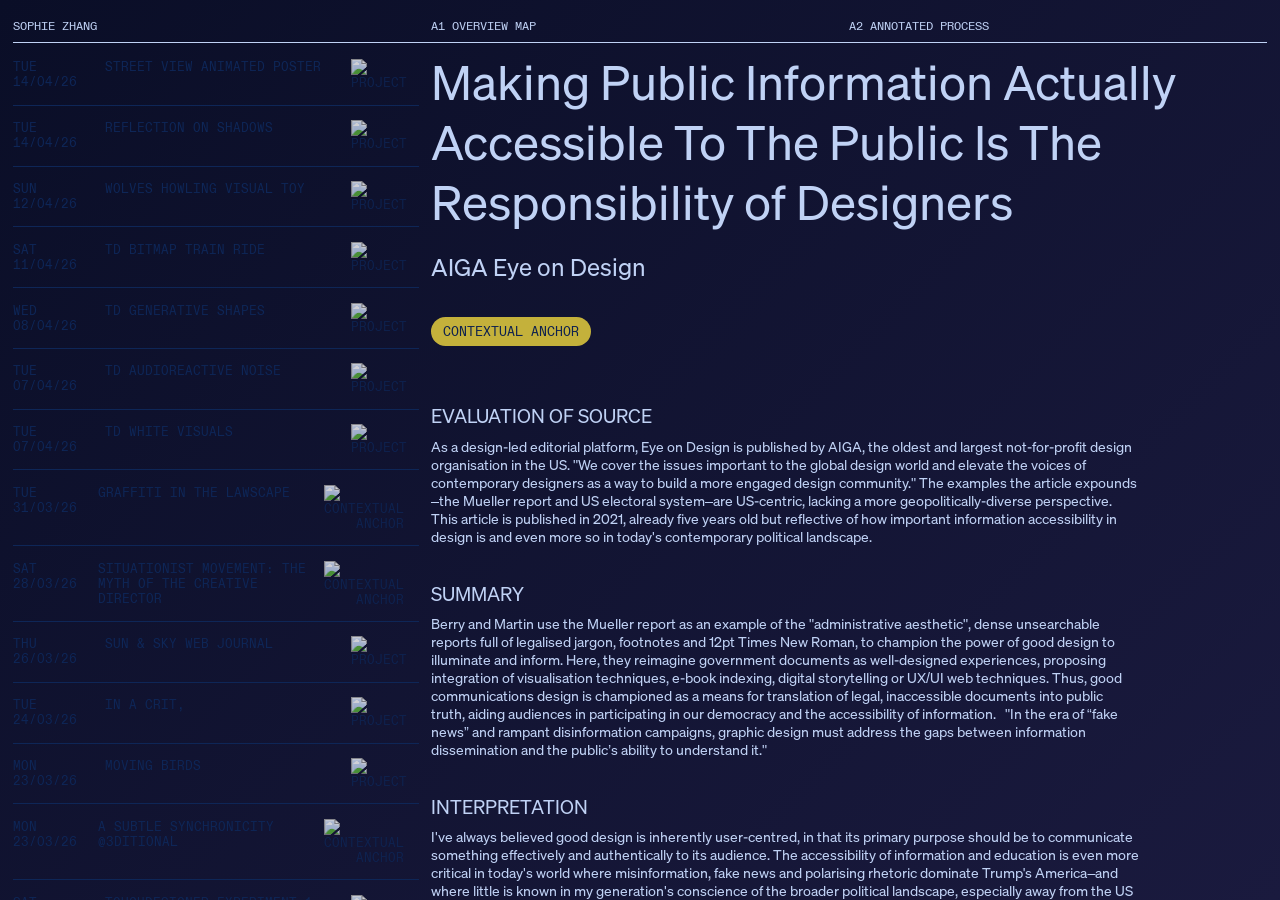
==== 1makingpublicinfo.html @ 3ee03ce0 "Add files via upload" ====
<!doctype html>
<html lang="en">
    <!--head is the brain contains all useful bts information-->
    <head>
        <!--english character set-->
        <meta charset="UTF-8" />
        <!--description-->
        <meta name="viewport" content="width=device-width, initial-scale=1.0" />
        <title>Sophie Zhang Honours</title>
        <!--link to css-->
        <link rel="stylesheet" href="styles.css" />
        <script src="journal.js" defer></script>
    </head>
    <!--the body of the page, contains all content that actually shows in the window browser-->
    <body>
        <!--load in real-timegradient sky background-->
        <div class="sky"></div>
        <!--open nav bar block-->
        <nav>
            <div class="nav-grid">
                <span class="nav-item">SOPHIE ZHANG</span>
                <span class="nav-item">A1 OVERVIEW MAP</span>
                <span class="nav-item">A2 ANNOTATED PROCESS</span>
            </div>
            <hr class="nav-rule" />
        </nav>
        <!--OPEN WRAPPER DIV-->
        <div id="wrapper">
            <!--OPEN ASIDE LEFT PANEL JOURNAL LIST-->
            <aside id="journal-list" class="collapsed"></aside>
            <!--CLOSE ASIDE LEFT PANEL JOURNAL LIST-->
            <!------------------------------------------------------------------>
            <!------------------------------------------------------------------>
            <!--START MAIN JOURNAL CONTENT-->
            <!------------------------------------------------------------------>
            <!------------------------------------------------------------------>
            <main id="journal-content">
                <div class="content-heading">
                    <h1>
                        Making Public Information Actually Accessible To The Public Is The Responsibility of Designers
                    </h1>
                    <h2>AIGA Eye on Design</h2>
                </div>
                <div class="content-key">
                    <button class="content-type anchor">CONTEXTUAL ANCHOR</button>
                </div>
                <div class="content-body">
                    <h4>EVALUATION OF SOURCE</h4>
                    <p>
                        As a design-led editorial platform, Eye on Design is published by AIGA, the oldest and largest
                        not-for-profit design organisation in the US. "We cover the issues important to the global
                        design world and elevate the voices of contemporary designers as a way to build a more engaged
                        design community." The examples the article expounds –the Mueller report and US electoral
                        system–are US-centric, lacking a more geopolitically-diverse perspective. This article is
                        published in 2021, already five years old but reflective of how important information
                        accessibility in design is and even more so in today's contemporary political landscape.
                    </p>
                    <h4>SUMMARY</h4>
                    <p>
                        Berry and Martin use the Mueller report as an example of the "administrative aesthetic", dense
                        unsearchable reports full of legalised jargon, footnotes and 12pt Times New Roman, to champion
                        the power of good design to illuminate and inform. Here, they reimagine government documents as
                        well-designed experiences, proposing integration of visualisation techniques, e-book indexing,
                        digital storytelling or UX/UI web techniques. Thus, good communications design is championed as
                        a means for translation of legal, inaccessible documents into public truth, aiding audiences in
                        participating in our democracy and the accessibility of information.   "In the era of “fake
                        news” and rampant disinformation campaigns, graphic design must address the gaps between
                        information dissemination and the public’s ability to understand it."
                    </p>
                    <h4>INTERPRETATION</h4>
                    <p>
                        I've always believed good design is inherently user-centred, in that its primary purpose should
                        be to communicate something effectively and authentically to its audience. The accessibility of
                        information and education is even more critical in today's world where misinformation, fake news
                        and polarising rhetoric dominate Trump's America–and where little is known in my generation's
                        conscience of the broader political landscape, especially away from the US or Eurocentric world.
                        I learned about Walter Benjamin's " politicisation of aesthetics" where art is functional and
                        answers to politics. "Aesthetics should be responsible for and responsive to the true needs of
                        the people."
                    </p>
                </div>
            </main>
            <!------------------------------------------------------------------>
            <!------------------------------------------------------------------>
            <!--END MAIN JOURNAL CONTENT-->
            <!------------------------------------------------------------------>
            <!------------------------------------------------------------------>
        </div>
        <!--link javascript code file-->
        <script src="script.js"></script>
    </body>
</html>
---- styles.css ----
/*import fonts Sohn & ABC Diatype Greek Mono */

@font-face {
    font-family: "Sohn";
    src: url("fonts/test-soehne-buch.woff2") format("woff2");
    font-weight: normal;
    font-style: normal;
}

@font-face {
    font-family: "Sohn";
    src: url("fonts/test-soehne-halbfett.woff2") format("woff2");
    font-weight: bold;
    font-style: normal;
}

@font-face {
    font-family: "Diatype Greek";
    src: url("fonts/ABCDiatypeGreekMono-Regular-Trial.woff2") format("woff2");
    font-weight: normal;
    font-style: normal;
}

@font-face {
    font-family: "Diatype Greek";
    src: url("fonts/ABCDiatypeGreekMono-Bold-Trial.woff2") format("woff2");
    font-weight: bold;
    font-style: normal;
}

/* GLOBAL RESET */
*,
*::before,
*::after {
    margin: 0;
    padding: 0;
    box-sizing: border-box;
    font-weight: normal;
}

/* FIX FOR OLDER BROWSERS */
header,
nav,
main,
aside,
article,
section,
footer,
figure,
figcaption {
    display: block;
}

/* ALL IMAGES SHRINK TO FIT */
img {
    max-width: 100%;
    height: auto;
}

/* BASIC TEXT STYLING */
html {
    background-color: #000000;
    color: #0e2657;
    font-size: 12px;
    font-family: "Sohn", Arial, Helvetica, sans-serif;
    scroll-behavior: smooth;
}

html,
body {
    width: 100%;
    height: 100%;
    overflow: hidden;
}

p,
li,
td {
    font-size: 1.4em;
    padding: 0.8rem 0;
    list-style: none;
    font-weight: normal;
}

h1 {
    font-family: "Sohn", Arial, Helvetica, sans-serif;
    font-size: 4em;
    line-height: 5rem;
    padding: 0.5vw 0;
    text-align: left;
}

h2 {
    font-weight: normal;
    font-size: 2em;
    padding: 1vw 0;
}

h3 {
    font-family: "Diatype Greek", monospace;
    font-size: 1.2em;
    text-transform: uppercase;
    padding: 2rem 0;
}

h4 {
    font-size: 1.5417rem;
    padding-top: 3vh;
}

h5 {
    font-family: "Diatype Greek", monospace;
    font-size: 0.9em;
}

p {
    font-size: 1.2em;
}

.bold {
    font-weight: bold;
}
.italic {
    font-style: italic;
}

/* LINK STYLING */
a:link {
    font-weight: normal;
    text-decoration: none;
}

a:hover {
    font-weight: bold;
    color:#2d1b69;
}

/*-------------------------------------------------------------------*/
/*--------------------- SKY GRADIENT BACKGROUND ---------------------*/
/*-------------------------------------------------------------------*/

.sky {
    position: fixed;
    inset: 0;
    animation: gradientShift 15s ease infinite;
    background-size: 400% 400%;
    z-index: -1;
}

.sky.night {
    background: linear-gradient(135deg, #0a0e27 0%, #1a1a3e 25%, #2d1b69 50%, #0f0c29 75%, #1e1538 100%);
    background-size: 400% 400%;
}

.sky.dawn {
    background: linear-gradient(135deg, #1e3a8a 0%, #7c2d12 25%, #ea580c 50%, #fb923c 75%, #fbbf24 100%);
    background-size: 400% 400%;
}

.sky.morning {
    background: linear-gradient(135deg, #60a5fa 0%, #93c5fd 25%, #dbeafe 50%, #fef3c7 75%, #fde68a 100%);
    background-size: 400% 400%;
}

.sky.midday {
    background: linear-gradient(135deg, #0ea5e9 0%, #38bdf8 33%, #7dd3fc 66%, #bae6fd 100%);
    background-size: 400% 400%;
}

.sky.afternoon {
    background: linear-gradient(135deg, #3b82f6 0%, #60a5fa 25%, #93c5fd 50%, #fbbf24 75%, #fde047 100%);
    background-size: 400% 400%;
}

.sky.dusk {
    background: linear-gradient(
        135deg,
        #7c2d12 0%,
        #ea580c 16%,
        #fb923c 32%,
        #b64c00 48%,
        #fbbf24 64%,
        #ffb908 80%,
        #b13586 100%
    );
    background-size: 400% 400%;
}

.sky.evening {
    background: linear-gradient(135deg, #0a0e27 0%, #1a1a3e 25%, #2d1b69 50%, #0f0c29 75%, #1e1538 100%);
    background-size: 400% 400%;
}

@keyframes gradientShift {
    0% {
        background-position: 0% 50%;
    }
    50% {
        background-position: 100% 50%;
    }
    100% {
        background-position: 0% 50%;
    }
}

/*-------------------------------------------------------------------*/
/*--------------------------- NAV BAR -------------------------------*/
/*-------------------------------------------------------------------*/

nav {
    position: fixed;
    top: 0;
    left: 0;
    right: 0;
    padding: 2vh 1vw;
    z-index: 19;
}

.nav-grid {
    display: grid;
    grid-template-columns: repeat(12, 1fr);
    align-items: center;
}

.nav-item {
    grid-column: span 4;
    text-align: left;
    font-family: "Diatype Greek", monospace;
    font-size: 1rem;
    text-transform: uppercase;
    color: #0e2657;
    transition: color 2s ease;
    white-space: nowrap;
}

.nav-rule {
    border: none;
    border-top: 1.2px solid #0e2657;
    margin: 0.75rem 0 0 0;
    transition: border-color 2s ease;
}

/*-------------------------------------------------------------------*/
/*--------------------------- LAYOUT --------------------------------*/
/*-------------------------------------------------------------------*/

#wrapper {
    display: grid;
    grid-template-columns: repeat(12, 1fr);
    grid-template-rows: auto;
    width: clamp(40rem, 100vw, 140rem);
    margin: 0 auto;
    padding: 1vh 1vw;
    margin-top: 3rem;
    height: calc(100vh - 3rem);
    align-items: start;
    overflow: hidden;
}

/* LEFT PANEL */
#journal-list {
    grid-column: span 4;
    height: calc(100vh - 3rem);
    overflow-y: auto;
    padding-right: 1rem;
}

#journal-list-header {
    display: none;
}

/* RIGHT PANEL */
#journal-content {
    grid-column: span 8;
    height: calc(100vh - 3rem);
    overflow-y: auto;
        cursor: pointer;
}

/*-------------------------------------------------------------------*/
/*----------------------- JOURNAL ENTRIES ---------------------------*/
/*-------------------------------------------------------------------*/

.journal-entry {
    display: grid;
    grid-template-columns: repeat(12, 1fr);
    grid-template-rows: auto;
    padding: 1.2rem 0;
    border-bottom: 1.2px solid #0e2657;
    font-family: "Diatype Greek", monospace;
    font-size: 1.05em;
    font-weight: normal;
    text-transform: uppercase;
    color: #0e2657;
    cursor: pointer;
    margin-left: 0;
    transition:
        padding-left 0.7s ease-in-out,
        color 1s ease,
        font-size 0.5s ease;
}

.journal-entry:hover {
    padding-left: 3rem;
    font-weight: bold;
    font-size:1.2em;
    cursor: pointer;
    color:#1e3a8a;
}

.journal-entry.active {
    font-weight: bold;
    font-size:1.2em;
    color:#1e3a8a;
}

.entry-date {
    grid-column: span 3;
}
.entry-title {
    grid-column: span 8;
}
.entry-key {
    grid-column: span 1;
    text-align: right;
    padding-right: 1rem;
}

.icon-sun {
    width: 10px;
    object-fit: contain;
    vertical-align: middle;
    flex-shrink: 0;
    margin-right: 3px;
    opacity: 0.8;
}

.icon-star {
    width: 15px;
    object-fit: contain;
    vertical-align: middle;
    flex-shrink: 0;
    opacity: 0.8;
}

/*-------------------------------------------------------------------*/
/*----------------------- CONTENT KEY BUTTON ------------------------*/
/*-------------------------------------------------------------------*/

.content-key {
    display: flex;
    align-items: center;
    gap: 1rem;
    font-weight: normal;
    padding-top: 2.5vh;
}

.content-type {
    font-family: "Diatype Greek", monospace;
    font-size: 1.1em;
    text-transform: uppercase;
    border: none;
    border-radius: 999px;
    padding: 0.5rem 1rem;
    cursor: default;
    color: #0e2657;
    transition: color 2s ease;
}

.anchor {
    background-color: #f2da3f;
    opacity: 0.8;
}
.project {
    background-color: #c0d2f5;
    opacity: 0.8;
}

.content-heading {
    max-width: 70rem;
    margin-right: auto;
}

.content-body {
    margin-right: 10vw;
    padding: 3.5vh 0 5vh 0;
}

/*-------------------------------------------------------------------*/
/*------------- ANIMISTA CSS ANIMATIONS (kept, in use) --------------*/
/*-------------------------------------------------------------------*/

.focus-in-expand {
    animation: focus-in-expand 0.8s cubic-bezier(0.25, 0.46, 0.45, 0.94) both;
}

@keyframes focus-in-expand {
    0% {
        letter-spacing: -0.5em;
        filter: blur(12px);
        opacity: 0;
    }
    100% {
        opacity: 1;
    }
}

.text-focus-in {
    animation: text-focus-in 2s cubic-bezier(0.55, 0.085, 0.68, 0.53) 5s both;
}

.text-focus-in-faster {
    animation: text-focus-in 1.4s cubic-bezier(0.55, 0.085, 0.68, 0.53) both;
}

@keyframes text-focus-in {
    0% {
        filter: blur(12px);
        opacity: 0;
    }
    100% {
        opacity: 1;
    }
}

.blink {
    animation: blink-1 1.2s ease-out infinite both;
}

@keyframes blink-1 {
    0%,
    50%,
    100% {
        opacity: 1;
    }
    25%,
    75% {
        opacity: 0;
    }
}

.flicker {
    animation: flicker-3 2.5s linear infinite both;
}

@keyframes flicker-3 {
    0%,
    100% {
        opacity: 1;
    }
    33% {
        opacity: 0;
    }
    34.02% {
        opacity: 1;
    }
    35% {
        opacity: 0;
    }
    35.92% {
        opacity: 1;
    }
    39% {
        opacity: 0;
    }
    39.82% {
        opacity: 1;
    }
    84% {
        opacity: 0;
    }
    84.92% {
        opacity: 1;
    }
}

.puff-out-center {
    animation: puff-out-center 3s cubic-bezier(0.165, 0.84, 0.44, 1) both;
}

@keyframes puff-out-center {
    0% {
        transform: scale(1);
        opacity: 1;
    }
    100% {
        transform: scale(2);
        filter: blur(4px);
        opacity: 0;
    }
}

/*-------------------------------------------------------------------*/
/*----------------------- MEDIA QUERIES -----------------------------*/
/*-------------------------------------------------------------------*/

@media only screen and (max-width: 800px) {
    html,
    body {
        overflow: auto;
    }

    #wrapper {
        display: flex;
        flex-direction: column;
        width: 100%;
        height: auto;
        overflow: visible;
        padding: 1vh 1vw;
        margin-top: 3rem;
    }

    /* LEFT PANEL — collapsible */
    #journal-list {
        width: 100%;
        height: auto;
        overflow: hidden;
        max-height: 100vh;
        transition: max-height 0.5s ease;
        grid-column: unset;
        padding-right: 0;
    }

    #journal-list.collapsed {
        max-height: 4rem;
        overflow: hidden;
    }

    /* Collapsed header shown at top of left panel */
    #journal-list-header {
        display: flex;
        justify-content: space-between;
        align-items: center;
        padding: 1rem 0;
        border-bottom: 1.2px solid #0e2657;
        cursor: pointer;
        font-family: "Diatype Greek", monospace;
        font-size: 1em;
        text-transform: uppercase;
        color: #0e2657;
        transition: color 2s ease;
    }

    /* Arrow indicator */
    #journal-list-header::after {
        content: "▲";
        font-size: 0.7em;
        transition: transform 0.3s ease;
    }

    #journal-list.collapsed #journal-list-header::after {
        transform: rotate(180deg);
    }

    /* RIGHT PANEL */
    #journal-content {
        width: 100%;
        height: auto;
        overflow-y: visible;
        grid-column: unset;
    }

    /* Disable hover slide on mobile */
    .journal-entry:hover {
        margin-left: 0;
    }

    .nav-item {
        font-size: 0.8rem;
    }
}
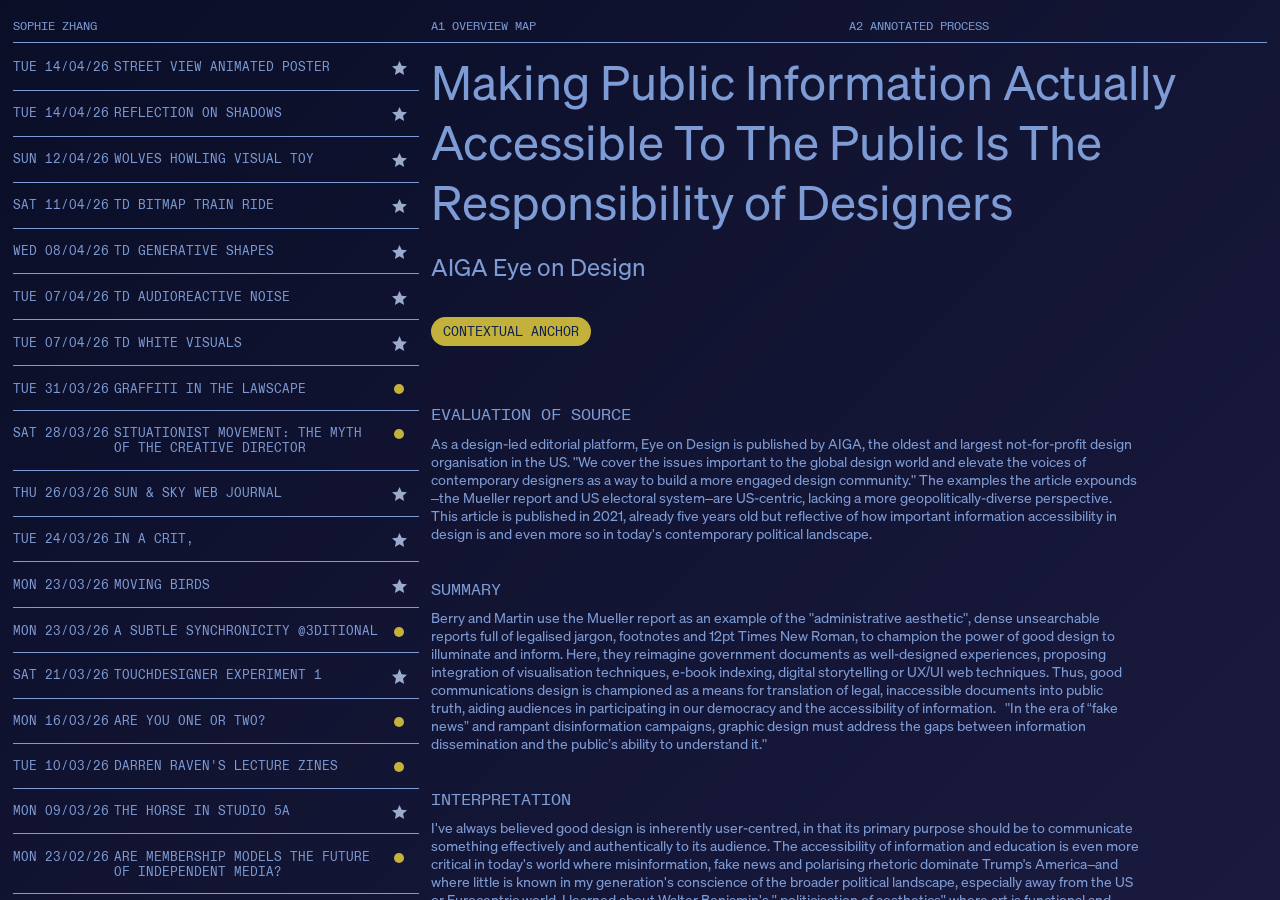
==== commit 407f7d7e: "Updating nav bar" ====
--- a/1makingpublicinfo.html
+++ b/1makingpublicinfo.html
@@ -19,7 +19,7 @@
         <nav>
             <div class="nav-grid">
                 <span class="nav-item">SOPHIE ZHANG</span>
-                <span class="nav-item">A1 OVERVIEW MAP</span>
+                <a href="overviewmap" class="nav-item">A1 OVERVIEW MAP</a>
                 <span class="nav-item">A2 ANNOTATED PROCESS</span>
             </div>
             <hr class="nav-rule" />
--- a/styles.css
+++ b/styles.css
@@ -104,7 +104,8 @@
 }
 
 h4 {
-    font-size: 1.5417rem;
+    font-family: "Diatype Greek", monospace;
+    font-size: 1.4em;
     padding-top: 3vh;
 }
 
@@ -132,7 +133,7 @@
 
 a:hover {
     font-weight: bold;
-    color:#2d1b69;
+    color: #2d1b69;
 }
 
 /*-------------------------------------------------------------------*/
@@ -228,9 +229,10 @@
     font-family: "Diatype Greek", monospace;
     font-size: 1rem;
     text-transform: uppercase;
-    color: #0e2657;
+    color: inherit;
     transition: color 2s ease;
     white-space: nowrap;
+    text-decoration: none;
 }
 
 .nav-rule {
@@ -263,6 +265,7 @@
     height: calc(100vh - 3rem);
     overflow-y: auto;
     padding-right: 1rem;
+    padding-bottom: 10rem;
 }
 
 #journal-list-header {
@@ -274,7 +277,6 @@
     grid-column: span 8;
     height: calc(100vh - 3rem);
     overflow-y: auto;
-        cursor: pointer;
 }
 
 /*-------------------------------------------------------------------*/
@@ -303,15 +305,15 @@
 .journal-entry:hover {
     padding-left: 3rem;
     font-weight: bold;
-    font-size:1.2em;
+    font-size: 1.2em;
     cursor: pointer;
-    color:#1e3a8a;
+    color: #1e3a8a;
 }
 
 .journal-entry.active {
     font-weight: bold;
-    font-size:1.2em;
-    color:#1e3a8a;
+    font-size: 1.2em;
+    color: #1e3a8a;
 }
 
 .entry-date {
@@ -364,7 +366,7 @@
     padding: 0.5rem 1rem;
     cursor: default;
     color: #0e2657;
-    transition: color 2s ease;
+    /*transition: color 2s ease;*/
 }
 
 .anchor {
@@ -514,7 +516,7 @@
     #journal-list {
         width: 100%;
         height: auto;
-        overflow: hidden;
+        /*overflow: hidden;*/
         max-height: 100vh;
         transition: max-height 0.5s ease;
         grid-column: unset;
